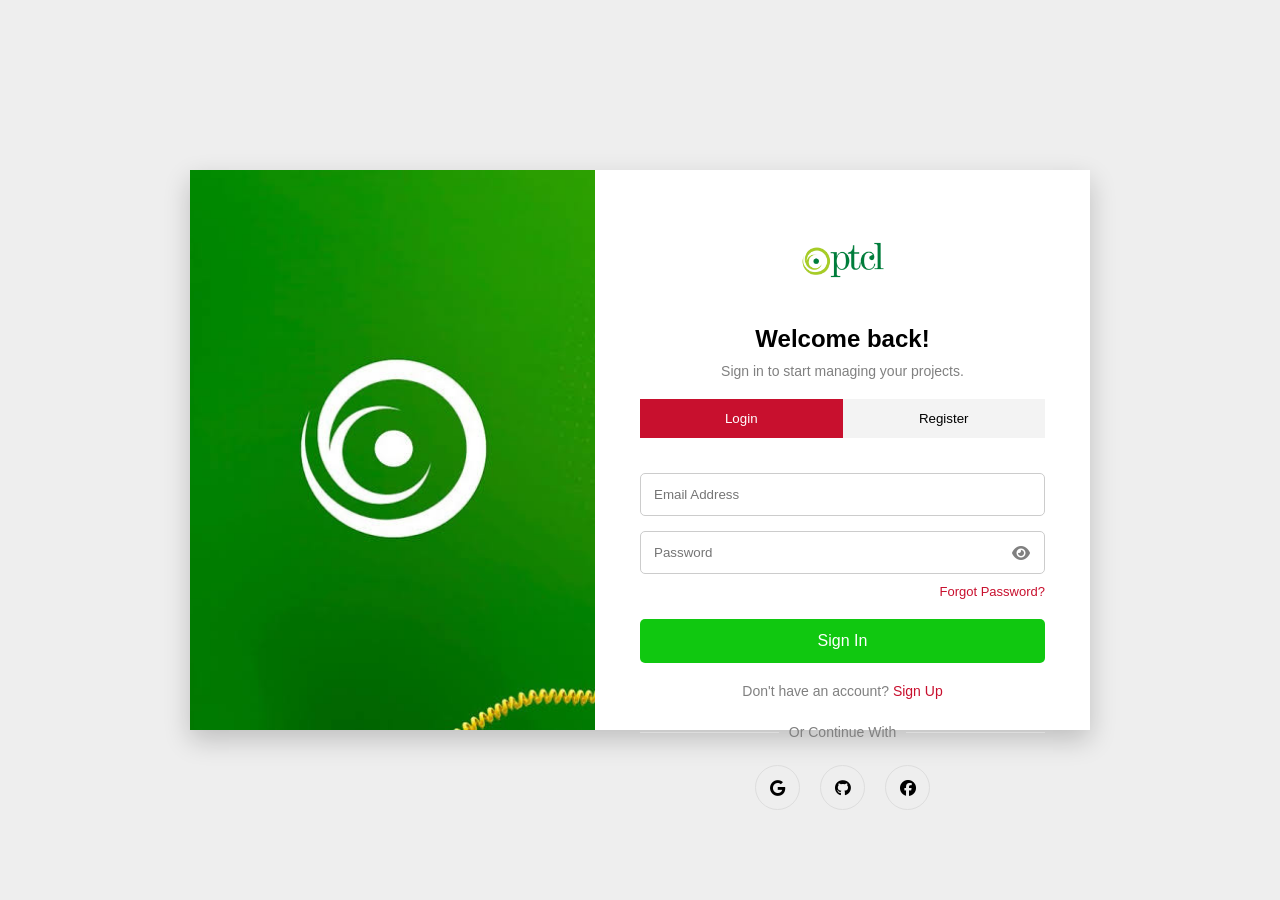
==== login/index.html @ c79d1247 "Initial Commit" ====
<!DOCTYPE html>
<html lang="en">

<head>

    <meta charset="UTF-8">
    <meta name="viewport" content="width=device-width, initial-scale=1.0">

    <title>PTCL Login</title>

    <link rel="icon" type="image/png" href="../images/ptcl-logo.png">

    <link rel="stylesheet" href="./login.css">

    <link rel="stylesheet"
href="https://cdnjs.cloudflare.com/ajax/libs/font-awesome/6.5.2/css/all.min.css">

</head>

<body>

<div class="container">

  

    <div class="left">

        <img src="../images/bg.jpg">

    </div>

    

    <div class="right">

        <div class="logo">
    <img src="../images/ptcl-logo.png" alt="Company Logo">
</div>

        <h2>Welcome back!</h2>

        <p> Sign in to start managing your projects.</p>

        <div class="tabs">

            <button class="active">Login</button>

            <button onclick="goRegister()">Register</button>

        </div>

        <form id="loginForm">

            <input
            type="email"
            id="email"
            placeholder="Email Address"
            required>

            <div class="passwordBox">

                <input
                type="password"
                id="password"
                placeholder="Password"
                required>

                <i
                class="fa-solid fa-eye"
                id="eye"></i>

            </div>

            <a href="#" class="forgot">Forgot Password?</a>

            <button class="loginBtn">

                Sign In

            </button>

        </form>

        <p class="bottom">

            Don't have an account?

            <a href="../Register/register.html">Sign Up</a>

        </p>

        <div class="line">

            <span>Or Continue With</span>

        </div>

        <div class="social">

            <i class="fa-brands fa-google"></i>

            <i class="fa-brands fa-github"></i>

            <i class="fa-brands fa-facebook"></i>

        </div>

    </div>

</div>






<div id="popup">

    <div class="popupContent">

        <i id="popupIcon" class="fa-solid fa-circle-check"></i>

        <h3 id="popupTitle">Success</h3>

        <p id="popupMessage"></p>

        <button id="popupButton" onclick="closePopup()">
            OK
        </button>

    </div>

</div>

<script src="login.js"></script>

</body>

</html>
---- login/login.css ----
*{
    margin:0;
    padding:0;
    box-sizing:border-box;
    font-family:Arial,Helvetica,sans-serif;
}

body{

    background:#eeeeee;
    display:flex;
    justify-content:center;
    align-items:center;
    height:100vh;

}

.container{

    width:900px;
    height:560px;
    background:white;
    display:flex;
    box-shadow:0 10px 25px rgba(0,0,0,.2);

}

.left{

    width:45%;

}

.left img{

    width:100%;
    height:100%;
    object-fit:cover;

}

.right{

    width:55%;
    padding:45px;
    text-align:center;

}

.logo{

    display:flex;
    justify-content:center;
    align-items:center;
    margin-bottom:20px;

}

.logo img{

    width:90px;
    height:90px;
    object-fit:contain;

}

.right h2{

    margin-bottom:10px;

}

.right p{

    color:gray;
    font-size:14px;
    margin-bottom:20px;

}

.tabs{

    display:flex;
    margin-bottom:20px;

}

.tabs button{

    width:50%;
    border:none;
    padding:12px;
    cursor:pointer;
    background:#f3f3f3;

}

.active{

    background:#c8102e !important;
    color:white;

}

input{

    width:100%;
    padding:13px;
    margin-top:15px;
    border:1px solid #ccc;
    border-radius:5px;

}

.passwordBox{

    position:relative;

}

.passwordBox i{

    position:absolute;
    right:15px;
    top:29px;
    cursor:pointer;
    color:gray;

}

.forgot{

    display:block;
    text-align:right;
    margin-top:10px;
    margin-bottom:20px;
    text-decoration:none;
    color:#c8102e;
    font-size:13px;

}

.loginBtn{

    width:100%;
    padding:13px;
    background:#10c810;
    border:none;
    color:white;
    cursor:pointer;
    border-radius:5px;
    font-size:16px;
    transition:.3s;

}

.loginBtn:hover{

    background:#0d9b25;

}

.bottom{

    margin-top:20px;

}

.bottom a{

    color:#c8102e;
    text-decoration:none;

}

.line{

    display:flex;
    align-items:center;
    margin:25px 0;

}

.line::before,
.line::after{

    content:"";
    flex:1;
    height:1px;
    background:#ddd;

}

.line span{

    padding:0 10px;
    color:gray;
    font-size:14px;

}

.social{

    display:flex;
    justify-content:center;
    gap:20px;

}

.social i{

    width:45px;
    height:45px;
    border-radius:50%;
    border:1px solid #ddd;
    display:flex;
    justify-content:center;
    align-items:center;
    cursor:pointer;
    transition:.3s;

}

.social i:hover{

    background:#c8102e;
    color:white;

}

/* Popup */

#popup{

    position:fixed;
    top:0;
    left:0;
    width:100%;
    height:100%;
    background:rgba(0,0,0,.5);

    display:none;

    justify-content:center;
    align-items:center;

}

.popupContent{

    background:white;
    width:320px;
    padding:30px;
    text-align:center;
    border-radius:10px;

}

.popupContent i{

    color:green;
    font-size:55px;
    margin-bottom:15px;

}

.popupContent button{

    margin-top:20px;
    padding:10px 25px;
    border:none;
    background:#c8102e;
    color:white;
    cursor:pointer;
    border-radius:5px;

}
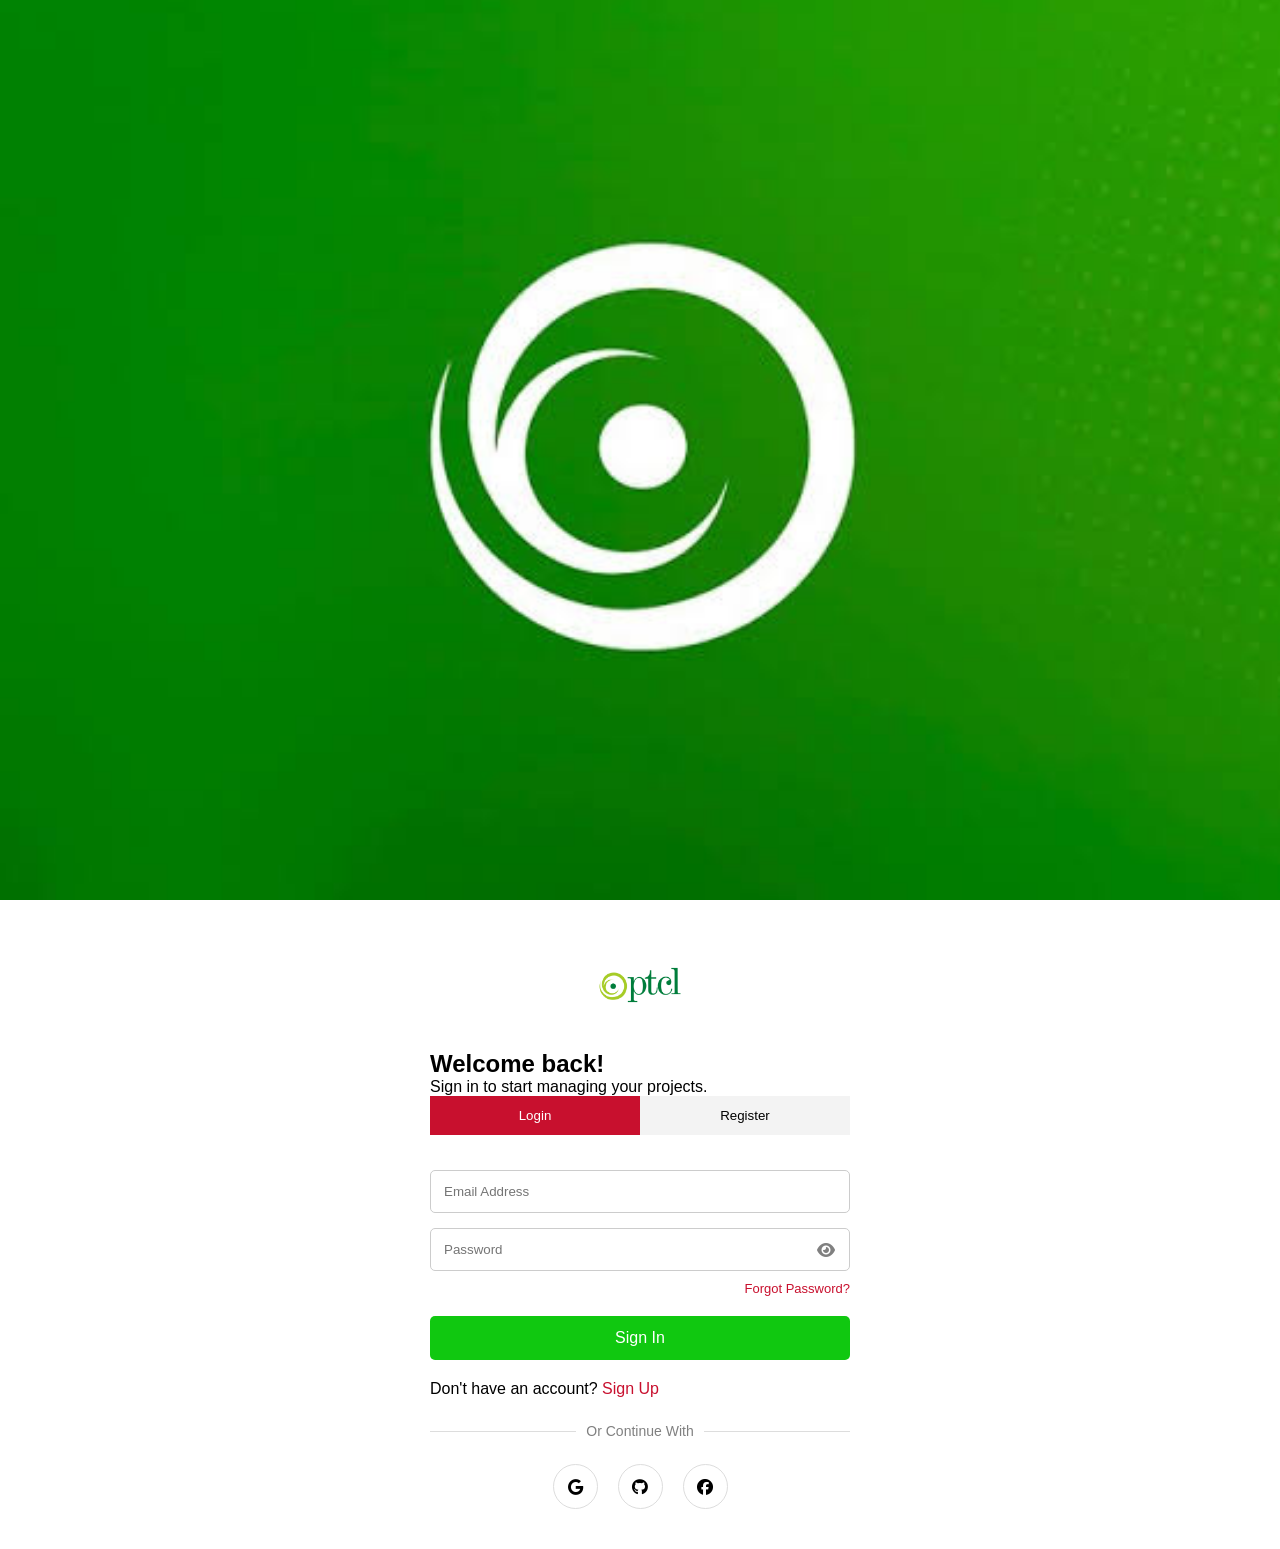
==== commit 0996dc44: "made it more responsive" ====
--- a/login/index.html
+++ b/login/index.html
@@ -2,7 +2,7 @@
 <html lang="en">
 
 <head>
-
+    
     <meta charset="UTF-8">
     <meta name="viewport" content="width=device-width, initial-scale=1.0">
 
@@ -10,29 +10,33 @@
 
     <link rel="icon" type="image/png" href="../images/ptcl-logo.png">
 
-    <link rel="stylesheet" href="./login.css">
+    
 
     <link rel="stylesheet"
 href="https://cdnjs.cloudflare.com/ajax/libs/font-awesome/6.5.2/css/all.min.css">
+
+<link rel="stylesheet" href="../bootstrap/css/bootstrap.css">
+
+<link rel="stylesheet" href="./login.css">
 
 </head>
 
 <body>
 
-<div class="container">
+<div class="container-fluid vh-100">
 
   
 
-    <div class="left">
-
+    <div class="row h-100 g-0">
+       <div class="col-lg-6 d-none d-lg-block loginimg">
         <img src="../images/bg.jpg">
-
-    </div>
+</div>
+   
 
     
 
-    <div class="right">
-
+   <div class="col-lg-6 col-12 d-flex justify-content-center align-items-center">
+    <div class="loginBox">
         <div class="logo">
     <img src="../images/ptcl-logo.png" alt="Company Logo">
 </div>
@@ -104,9 +108,9 @@
             <i class="fa-brands fa-facebook"></i>
 
         </div>
-
-    </div>
-
+ </div>
+</div>
+</div>
 </div>
 
 
@@ -134,6 +138,13 @@
 
 <script src="login.js"></script>
 
+
+<script src="../bootstrap/js/bootstrap.bundle.min.js"></script>
+
+
+
+
+
 </body>
 
 </html>
--- a/login/login.css
+++ b/login/login.css
@@ -5,54 +5,67 @@
     font-family:Arial,Helvetica,sans-serif;
 }
 
+html,
 body{
-
-    background:#eeeeee;
-    display:flex;
-    justify-content:center;
-    align-items:center;
+    height:100%;
+}
+body{
+
+      background:white;
+
+    min-height:100vh;
+
+}
+.loginimg img{
+
+    width:100%;
     height:100vh;
-
-}
-
-.container{
-
-    width:900px;
-    height:560px;
-    background:white;
-    display:flex;
-    box-shadow:0 10px 25px rgba(0,0,0,.2);
-
-}
-
-.left{
-
-    width:45%;
-
-}
-
-.left img{
-
-    width:100%;
-    height:100%;
     object-fit:cover;
 
 }
 
-.right{
-
-    width:55%;
-    padding:45px;
-    text-align:center;
-
-}
-
-.logo{
+.container-fluid{
+    padding:0;
+}
+.row{
+    margin:0;
+}
+.loginBox{
+    width:100%;
+    max-width:500px;
+    padding:40px;
+    margin:auto;
+}
+.loginimg{
+      height:100vh;
+    padding:0;
+
+}
+
+
+
+
+
+
+
+
+
+
+  .logo{
 
     display:flex;
     justify-content:center;
     align-items:center;
     margin-bottom:20px;
+
+}
+@media(max-width:991px){
+
+    .loginBox{
+
+        padding:30px;
+
+    }
 
 }
 
@@ -64,19 +77,7 @@
 
 }
 
-.right h2{
-
-    margin-bottom:10px;
-
-}
-
-.right p{
-
-    color:gray;
-    font-size:14px;
-    margin-bottom:20px;
-
-}
+
 
 .tabs{
 
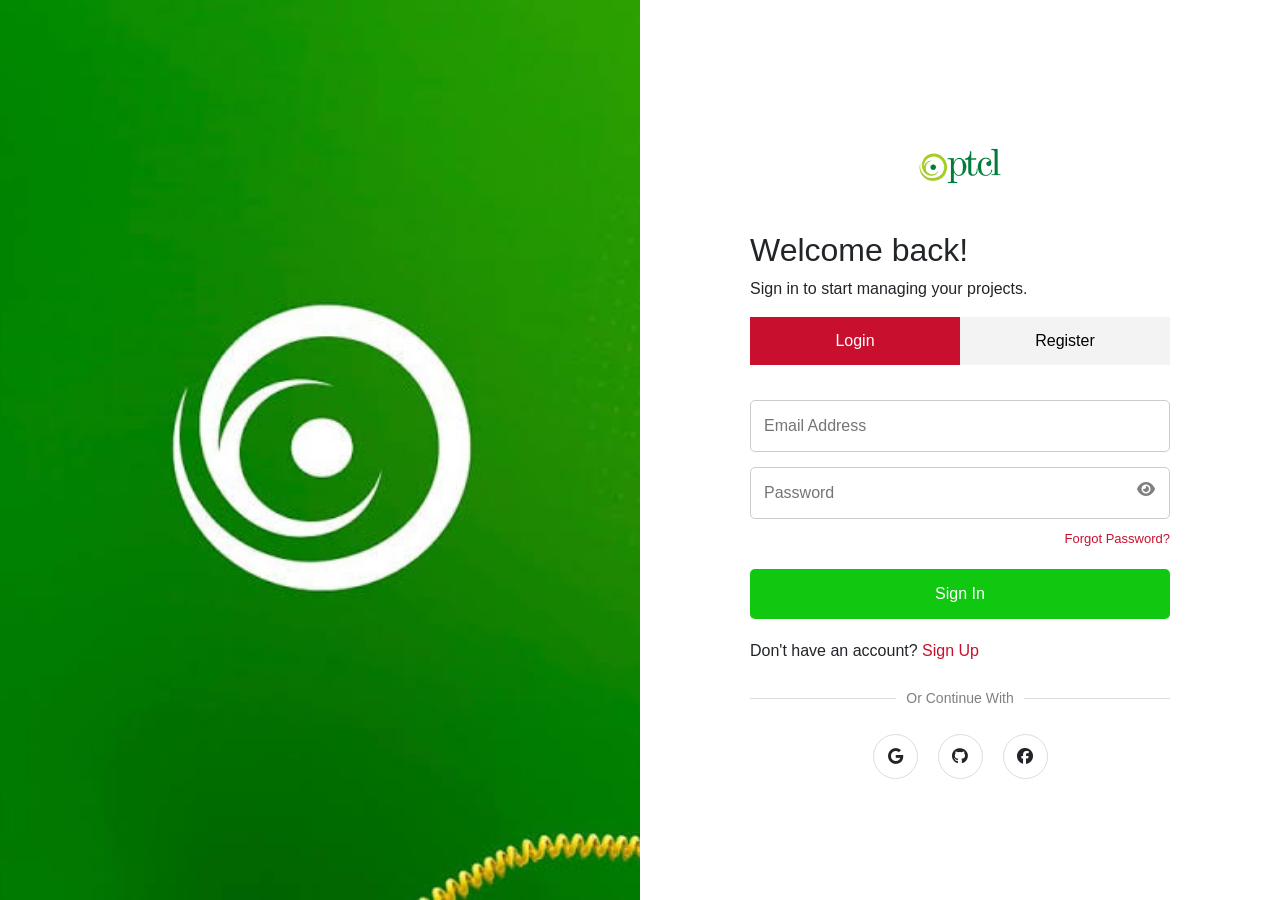
==== commit ebd07ca3: "changed bootstrap for pages" ====
--- a/login/index.html
+++ b/login/index.html
@@ -15,7 +15,8 @@
     <link rel="stylesheet"
 href="https://cdnjs.cloudflare.com/ajax/libs/font-awesome/6.5.2/css/all.min.css">
 
-<link rel="stylesheet" href="../bootstrap/css/bootstrap.css">
+<!-- <link rel="stylesheet" href="../bootstrap/css/bootstrap.css"> -->
+ <link href="https://cdn.jsdelivr.net/npm/bootstrap@5.3.3/dist/css/bootstrap.min.css" rel="stylesheet">
 
 <link rel="stylesheet" href="./login.css">
 
@@ -139,7 +140,8 @@
 <script src="login.js"></script>
 
 
-<script src="../bootstrap/js/bootstrap.bundle.min.js"></script>
+<!-- <script src="../bootstrap/js/bootstrap.bundle.min.js"></script> -->
+ <script src="https://cdn.jsdelivr.net/npm/bootstrap@5.3.3/dist/js/bootstrap.bundle.min.js"></script>
 
 
 
